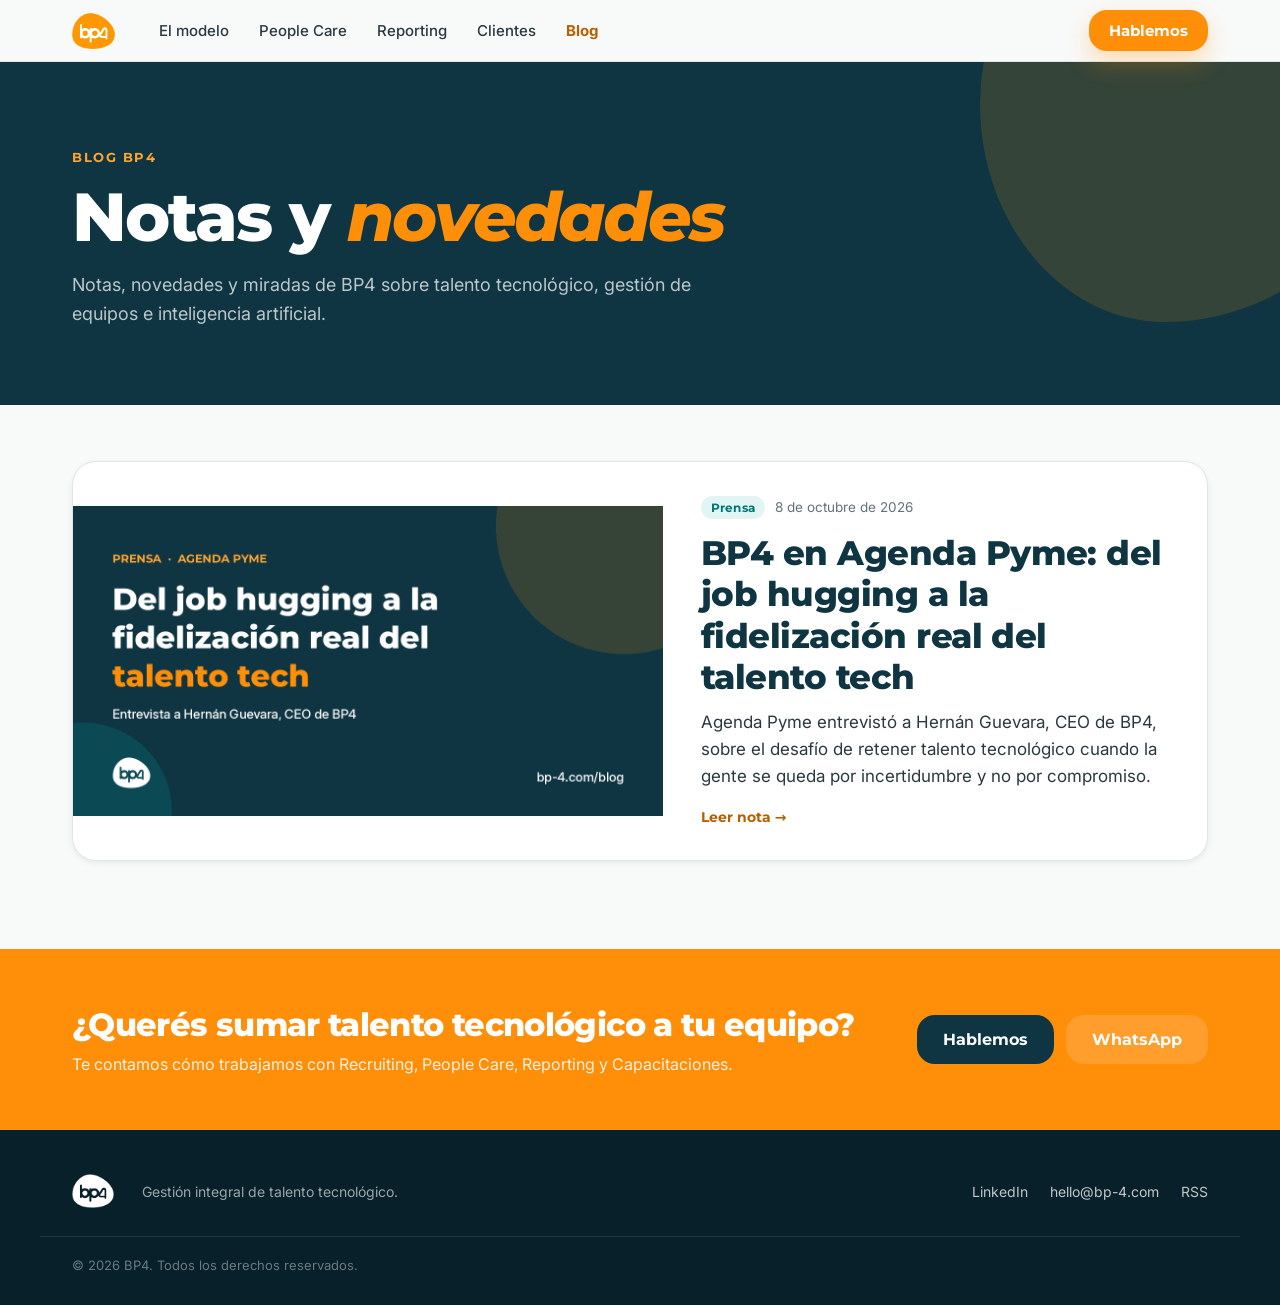
==== blog/index.html @ 399f4e30 "Add files via upload" ====
<!DOCTYPE html>
<html lang="es-419">
<head>
<meta charset="utf-8" />
<meta name="viewport" content="width=device-width, initial-scale=1" />
<title>Blog — BP4</title>
<meta name="description" content="Notas, novedades y miradas de BP4 sobre talento tecnológico, gestión de equipos e inteligencia artificial." />
<link rel="canonical" href="https://bp-4.com/blog/" />
<meta property="og:title" content="Blog — BP4" />
<meta property="og:description" content="Notas, novedades y miradas de BP4 sobre talento tecnológico, gestión de equipos e inteligencia artificial." />
<meta property="og:url" content="https://bp-4.com/blog/" />
<meta property="og:type" content="website" />
<meta property="og:site_name" content="BP4" />
<meta property="og:locale" content="es_419" />
<meta property="og:image" content="https://bp-4.com/assets/photos/hero-team.png" />
<meta name="twitter:card" content="summary_large_image" />
<meta name="twitter:title" content="Blog — BP4" />
<meta name="twitter:description" content="Notas, novedades y miradas de BP4 sobre talento tecnológico, gestión de equipos e inteligencia artificial." />
<meta name="twitter:image" content="https://bp-4.com/assets/photos/hero-team.png" />
<link rel="alternate" type="application/rss+xml" title="Blog BP4" href="https://bp-4.com/blog/feed.xml" />
<link rel="icon" href="/assets/logos/bp4-logo-orange.png" />
<link rel="stylesheet" href="/_ds/bp4-design-system-74aeafca-6a8d-44c7-afc9-dea3e27f2c16/styles.css" />
<link rel="stylesheet" href="/blog/blog.css" />
</head>
<body>
<header class="b-header">
  <div class="b-wrap b-header-row">
    <a href="/" class="b-logo" aria-label="BP4 — inicio"><img src="/assets/logos/bp4-logo-orange.png" alt="bp4" width="43" height="36" /></a>
    <nav class="b-nav"><a href="/#modelo">El modelo</a><a href="/#people-care">People Care</a><a href="/#reporting">Reporting</a><a href="/#clientes">Clientes</a><a href="/blog/" aria-current="page">Blog</a></nav>
    <a class="b-btn" href="/#contacto">Hablemos</a>
  </div>
</header>
<main>
<section class="b-hero">
  <div class="b-wrap">
    <span class="b-eyebrow">Blog BP4</span>
    <h1>Notas y <em>novedades</em></h1>
    <p>Notas, novedades y miradas de BP4 sobre talento tecnológico, gestión de equipos e inteligencia artificial.</p>
  </div>
</section>
<section class="b-wrap b-list">
<div class="b-grid"><a class="b-card b-card-big has-img" href="/blog/bp4-en-agenda-pyme-job-hugging/">
  <div class="b-card-img"><img src="/blog/img/agenda-pyme-job-hugging.png" alt="" loading="lazy" /></div><div class="b-card-body">
    <div class="b-meta"><span class="b-tag">Prensa</span><time datetime="2026-10-08">8 de octubre de 2026</time></div>
    <h2>BP4 en Agenda Pyme: del job hugging a la fidelización real del talento tech</h2>
    <p>Agenda Pyme entrevistó a Hernán Guevara, CEO de BP4, sobre el desafío de retener talento tecnológico cuando la gente se queda por incertidumbre y no por compromiso.</p>
    <span class="b-more">Leer nota →</span>
  </div>
</a>
</div>
</section>
</main>
<section class="b-cta">
  <div class="b-wrap b-cta-row">
    <div>
      <h2>¿Querés sumar talento tecnológico a tu equipo?</h2>
      <p>Te contamos cómo trabajamos con Recruiting, People Care, Reporting y Capacitaciones.</p>
    </div>
    <div class="b-cta-actions">
      <a class="b-btn b-btn-lg" href="/#contacto">Hablemos</a>
      <a class="b-btn b-btn-ghost b-btn-lg" href="https://wa.me/5491164812711?text=Hola,%20quisiera%20saber%20m%C3%A1s%20sobre%20ustedes" target="_blank" rel="noopener">WhatsApp</a>
    </div>
  </div>
</section>
<footer class="b-footer">
  <div class="b-wrap b-footer-row">
    <a href="/"><img src="/assets/logos/bp4-logo-white.png" alt="bp4" width="43" height="35" /></a>
    <p>Gestión integral de talento tecnológico.</p>
    <div class="b-footer-links">
      <a href="https://www.linkedin.com/company/bp4/" target="_blank" rel="noopener">LinkedIn</a>
      <a href="mailto:hello@bp-4.com">hello@bp-4.com</a>
      <a href="/blog/feed.xml">RSS</a>
    </div>
  </div>
  <div class="b-wrap b-legal">© 2026 BP4. Todos los derechos reservados.</div>
</footer>
</body>
</html>
---- _ds/bp4-design-system-74aeafca-6a8d-44c7-afc9-dea3e27f2c16/styles.css ----
/* ===========================================================================
   BP4 Design System — global entry point.
   Consumers link this one file. Keep it as @import lines only.
   =========================================================================== */

@import "./tokens/fonts.css";
@import "./tokens/colors.css";
@import "./tokens/typography.css";
@import "./tokens/spacing.css";
---- blog/blog.css ----
/* BP4 — Blog. Usa los tokens del design system (_ds/.../styles.css). */
* { box-sizing: border-box; }
html { -webkit-text-size-adjust: 100%; }
body { margin: 0; background: var(--surface-page); color: var(--text-body); font-family: var(--font-body); -webkit-font-smoothing: antialiased; }
::selection { background: var(--bp-orange-200); color: var(--bp-musgo); }
a { color: inherit; }
img { max-width: 100%; height: auto; }

.b-wrap { max-width: 1200px; margin: 0 auto; padding: 0 32px; width: 100%; }

/* ---------- Header ---------- */
.b-header { position: sticky; top: 0; z-index: 40; background: rgba(248,250,250,0.86); backdrop-filter: blur(14px); -webkit-backdrop-filter: blur(14px); border-bottom: 1px solid var(--border-subtle); }
.b-header-row { display: flex; align-items: center; gap: 24px; padding-top: 10px; padding-bottom: 10px; }
.b-logo { display: flex; flex: none; }
.b-logo img { height: 36px; width: auto; display: block; }
.b-nav { display: flex; gap: 2px; margin-left: 6px; }
.b-nav a { text-decoration: none; padding: 9px 14px; font-size: 15px; font-weight: 500; color: var(--text-body); border-radius: var(--radius-sm); white-space: nowrap; }
.b-nav a:hover { color: var(--text-strong); background: var(--bp-neutral-100); }
.b-nav a[aria-current="page"] { color: var(--color-brand-active); font-weight: 700; }

.b-btn { margin-left: auto; display: inline-flex; align-items: center; justify-content: center; padding: 11px 20px; border-radius: var(--radius-lg); background: var(--color-brand); color: #fff; font-family: var(--font-display); font-weight: 700; font-size: 15px; text-decoration: none; box-shadow: var(--shadow-brand); white-space: nowrap; transition: filter .2s, transform .15s; }
.b-btn:hover { filter: brightness(0.96); }
.b-btn:active { transform: scale(0.96); }
.b-btn-lg { padding: 15px 26px; font-size: 16px; margin-left: 0; }
.b-btn-ghost { background: rgba(255,255,255,0.14); box-shadow: none; }

/* ---------- Index hero ---------- */
.b-hero { background: var(--surface-inverse); color: #fff; padding: 84px 0 76px; position: relative; overflow: hidden; }
.b-hero::after { content: ""; position: absolute; width: 420px; height: 420px; right: -120px; top: -160px; background: rgba(255,142,9,0.16); border-radius: var(--radius-blob); }
.b-hero .b-wrap { position: relative; z-index: 1; }
.b-eyebrow { font-family: var(--font-display); font-weight: 700; font-size: 12.5px; letter-spacing: 0.12em; text-transform: uppercase; color: var(--bp-orange-400); }
.b-hero h1 { font-family: var(--font-display); font-weight: 800; letter-spacing: -0.03em; font-size: clamp(40px, 6vw, 68px); line-height: 1.02; margin: 16px 0 0; }
.b-hero h1 em { color: var(--color-brand); }
.b-hero p { font-size: 18px; line-height: 1.6; color: rgba(255,255,255,0.72); max-width: 620px; margin: 20px 0 0; }

/* ---------- Cards ---------- */
.b-list { padding-top: 56px; padding-bottom: 88px; }
.b-grid { display: grid; grid-template-columns: repeat(3, 1fr); gap: 24px; }
.b-card { display: flex; flex-direction: column; text-decoration: none; background: var(--surface-card); border: 1px solid var(--border-subtle); border-radius: var(--radius-xl); overflow: hidden; box-shadow: var(--shadow-sm); transition: transform .25s var(--ease-out, ease), box-shadow .25s; }
.b-card:hover { transform: translateY(-4px); box-shadow: var(--shadow-lg); }
.b-card-img { aspect-ratio: 1200 / 630; background: var(--bp-neutral-100); overflow: hidden; }
.b-card-img img { width: 100%; height: 100%; object-fit: cover; display: block; }
.b-card-body { padding: 24px 26px 26px; display: flex; flex-direction: column; flex: 1; }
.b-card h2 { font-family: var(--font-display); font-weight: 800; font-size: 21px; line-height: 1.22; letter-spacing: -0.015em; color: var(--text-strong); margin: 14px 0 0; }
.b-card p { font-size: 15px; line-height: 1.6; color: var(--text-body); margin: 10px 0 0; }
.b-more { margin-top: auto; padding-top: 18px; font-family: var(--font-display); font-weight: 700; font-size: 14px; color: var(--color-brand-active); }
.b-card-big { grid-column: 1 / -1; }
.b-card-big.has-img { flex-direction: row; }
.b-card-big.has-img .b-card-img { flex: 0 0 52%; aspect-ratio: 1200 / 630; align-self: center; background: transparent; }
.b-card-big.has-img { align-items: center; }
.b-card-big .b-card-body { padding: 34px 38px; justify-content: center; }
.b-card-big h2 { font-size: clamp(26px, 3vw, 34px); }
.b-card-big p { font-size: 17px; max-width: 640px; }

.b-meta { display: flex; flex-wrap: wrap; align-items: center; gap: 10px; font-size: 13.5px; color: var(--text-muted); }
.b-tag { display: inline-flex; padding: 4px 10px; border-radius: var(--radius-pill); background: var(--bp-teal-50); color: var(--bp-teal-700); font-family: var(--font-display); font-weight: 700; font-size: 12px; letter-spacing: 0.02em; }
.b-empty { font-size: 18px; color: var(--text-muted); padding: 40px 0; }

/* ---------- Article ---------- */
.b-draft { background: var(--bp-warning-soft); color: #7a5300; text-align: center; font-family: var(--font-display); font-weight: 700; font-size: 13px; letter-spacing: 0.06em; padding: 10px; }
.b-article { padding: 56px 0 24px; }
.b-article-head, .b-prose, .b-share { max-width: 740px; margin: 0 auto; padding: 0 24px; }
.b-back { display: inline-block; text-decoration: none; font-family: var(--font-display); font-weight: 700; font-size: 14px; color: var(--text-muted); margin-bottom: 22px; }
.b-back:hover { color: var(--color-brand-active); }
.b-article h1 { font-family: var(--font-display); font-weight: 800; letter-spacing: -0.03em; font-size: clamp(32px, 4.6vw, 50px); line-height: 1.06; color: var(--text-strong); margin: 18px 0 0; }
.b-lead { font-size: 20px; line-height: 1.55; color: var(--text-body); margin: 20px 0 0; }
.b-byline { margin-top: 18px; font-size: 14px; font-weight: 600; color: var(--text-muted); padding-bottom: 28px; border-bottom: 1px solid var(--border-subtle); }
.b-cover { max-width: 1000px; margin: 36px auto 0; padding: 0 24px; }
.b-cover img { display: block; width: 100%; border-radius: var(--radius-xl); box-shadow: var(--shadow-md); }

.b-prose { font-size: 18px; line-height: 1.75; color: var(--text-body); padding-top: 12px; }
.b-prose > * { margin: 1.15em 0 0; }
.b-prose h2 { font-family: var(--font-display); font-weight: 800; font-size: 28px; line-height: 1.2; letter-spacing: -0.02em; color: var(--text-strong); margin-top: 1.9em; }
.b-prose h3 { font-family: var(--font-display); font-weight: 700; font-size: 22px; line-height: 1.3; color: var(--text-strong); margin-top: 1.6em; }
.b-prose a { color: var(--color-brand-active); text-decoration-thickness: 1.5px; text-underline-offset: 3px; }
.b-prose strong { color: var(--text-strong); }
.b-prose ul, .b-prose ol { padding-left: 1.3em; }
.b-prose li { margin-top: 0.45em; }
.b-prose li::marker { color: var(--color-brand); }
.b-prose blockquote { margin-left: 0; margin-right: 0; padding: 6px 0 6px 24px; border-left: 4px solid var(--color-brand); font-family: var(--font-display); font-size: 22px; line-height: 1.45; font-weight: 600; color: var(--text-strong); }
.b-prose blockquote p { margin: 0; }
.b-prose img { display: block; border-radius: var(--radius-lg); margin: 1.6em auto; }
.b-prose hr { border: none; border-top: 1px solid var(--border-subtle); margin: 2.4em 0; }
.b-prose table { width: 100%; border-collapse: collapse; font-size: 16px; }
.b-prose th, .b-prose td { text-align: left; padding: 10px 12px; border-bottom: 1px solid var(--border-subtle); }
.b-prose th { font-family: var(--font-display); color: var(--text-strong); }
.b-prose code { font-size: 0.9em; background: var(--bp-neutral-100); padding: 2px 6px; border-radius: 6px; }

.b-share { display: flex; flex-wrap: wrap; gap: 10px; align-items: center; margin-top: 44px; padding-top: 24px; border-top: 1px solid var(--border-subtle); font-size: 14px; color: var(--text-muted); font-weight: 600; }
.b-share a { text-decoration: none; padding: 8px 14px; border-radius: var(--radius-pill); background: var(--surface-card); border: 1px solid var(--border-subtle); color: var(--text-strong); font-weight: 600; }
.b-share a:hover { border-color: var(--color-brand); }

.b-related { padding-top: 48px; padding-bottom: 88px; }
.b-related > h2 { font-family: var(--font-display); font-weight: 800; font-size: 26px; color: var(--text-strong); margin: 0 0 24px; }

/* ---------- CTA + footer ---------- */
.b-cta { background: var(--color-brand); color: #fff; padding: 56px 0; }
.b-cta-row { display: flex; align-items: center; justify-content: space-between; gap: 32px; flex-wrap: wrap; }
.b-cta h2 { font-family: var(--font-display); font-weight: 800; font-size: clamp(24px, 3vw, 32px); letter-spacing: -0.02em; margin: 0; }
.b-cta p { margin: 10px 0 0; font-size: 16px; color: rgba(255,255,255,0.88); }
.b-cta-actions { display: flex; gap: 12px; flex-wrap: wrap; }
.b-cta .b-btn:not(.b-btn-ghost) { background: var(--bp-musgo); box-shadow: none; }

.b-footer { background: var(--bp-musgo-900); color: rgba(255,255,255,0.6); padding: 44px 0 32px; font-size: 14px; }
.b-footer-row { display: flex; align-items: center; gap: 28px; flex-wrap: wrap; }
.b-footer-row img { height: 34px; width: auto; display: block; }
.b-footer-row p { margin: 0; }
.b-footer-links { margin-left: auto; display: flex; gap: 22px; flex-wrap: wrap; }
.b-footer-links a { color: rgba(255,255,255,0.75); text-decoration: none; }
.b-footer-links a:hover { color: #fff; }
.b-legal { margin-top: 28px; padding-top: 20px; border-top: 1px solid rgba(255,255,255,0.1); font-size: 13px; color: rgba(255,255,255,0.4); }

/* ---------- Responsive ---------- */
@media (max-width: 960px) {
  .b-grid { grid-template-columns: 1fr 1fr; }
  .b-card-big.has-img { flex-direction: column; }
  .b-card-big.has-img .b-card-img { flex: none; aspect-ratio: 1200 / 630; min-height: 0; }
}
@media (max-width: 900px) {
  .b-nav a:not([aria-current]) { display: none; }
  .b-nav { margin-left: auto; }
  .b-header .b-btn { margin-left: 0; }
}
@media (max-width: 640px) {
  .b-wrap { padding: 0 20px; }
  .b-grid { grid-template-columns: 1fr; }
  .b-hero { padding: 56px 0 52px; }
  .b-card-big .b-card-body { padding: 24px 26px 26px; }
  .b-article { padding-top: 36px; }
  .b-article-head, .b-prose, .b-share, .b-cover { padding: 0 20px; }
  .b-prose { font-size: 17px; }
  .b-lead { font-size: 18px; }
  .b-nav { display: none; }
  .b-header .b-btn { margin-left: auto; padding: 10px 16px; font-size: 14px; }
  .b-footer-links { margin-left: 0; }
}
@media (prefers-reduced-motion: reduce) { * { transition: none !important; } }
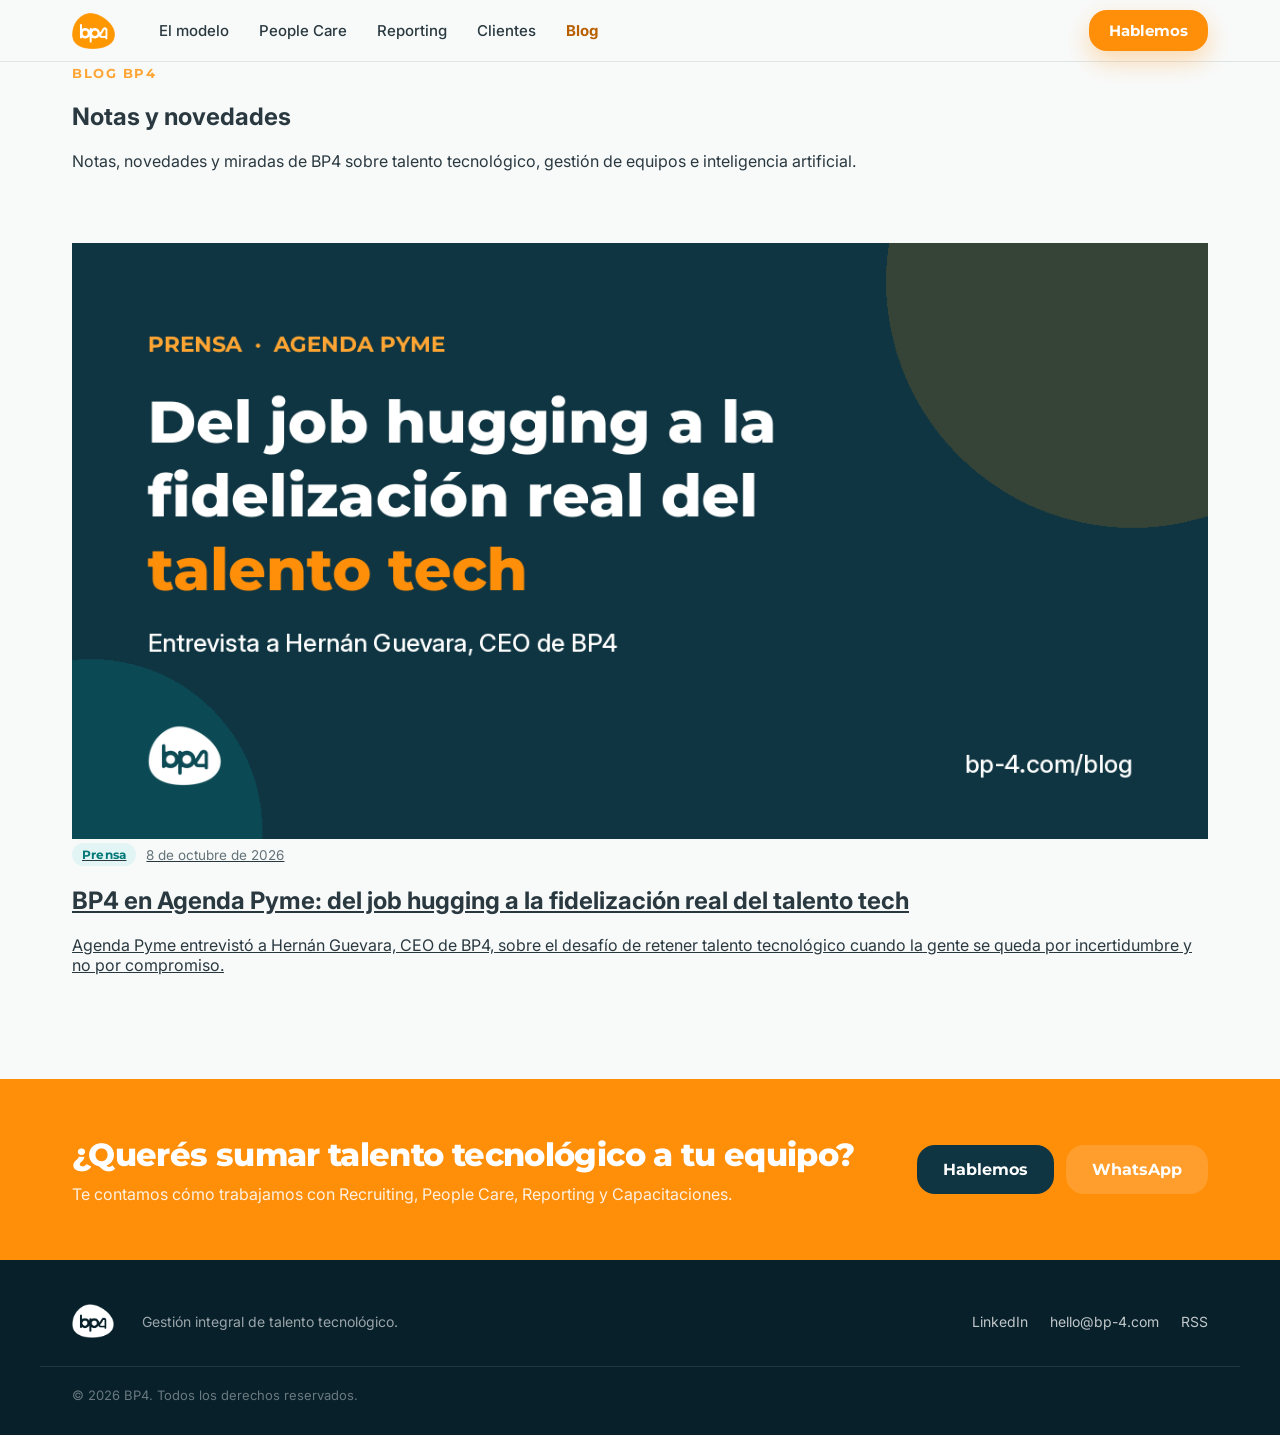
==== commit 6a3ce23a: "Add files via upload" ====
--- a/blog/index.html
+++ b/blog/index.html
@@ -31,23 +31,19 @@
   </div>
 </header>
 <main>
-<section class="b-hero">
-  <div class="b-wrap">
-    <span class="b-eyebrow">Blog BP4</span>
-    <h1>Notas y <em>novedades</em></h1>
-    <p>Notas, novedades y miradas de BP4 sobre talento tecnológico, gestión de equipos e inteligencia artificial.</p>
-  </div>
+<section class="b-wrap b-intro">
+  <span class="b-eyebrow">Blog BP4</span>
+  <h1>Notas y novedades</h1>
+  <p>Notas, novedades y miradas de BP4 sobre talento tecnológico, gestión de equipos e inteligencia artificial.</p>
 </section>
 <section class="b-wrap b-list">
-<div class="b-grid"><a class="b-card b-card-big has-img" href="/blog/bp4-en-agenda-pyme-job-hugging/">
-  <div class="b-card-img"><img src="/blog/img/agenda-pyme-job-hugging.png" alt="" loading="lazy" /></div><div class="b-card-body">
+<div class="b-rows"><a class="b-row" href="/blog/bp4-en-agenda-pyme-job-hugging/">
+  <div class="b-row-img"><img src="/blog/img/agenda-pyme-job-hugging.png" alt="" loading="lazy" /></div><div class="b-row-body">
     <div class="b-meta"><span class="b-tag">Prensa</span><time datetime="2026-10-08">8 de octubre de 2026</time></div>
     <h2>BP4 en Agenda Pyme: del job hugging a la fidelización real del talento tech</h2>
     <p>Agenda Pyme entrevistó a Hernán Guevara, CEO de BP4, sobre el desafío de retener talento tecnológico cuando la gente se queda por incertidumbre y no por compromiso.</p>
-    <span class="b-more">Leer nota →</span>
   </div>
-</a>
-</div>
+</a></div>
 </section>
 </main>
 <section class="b-cta">
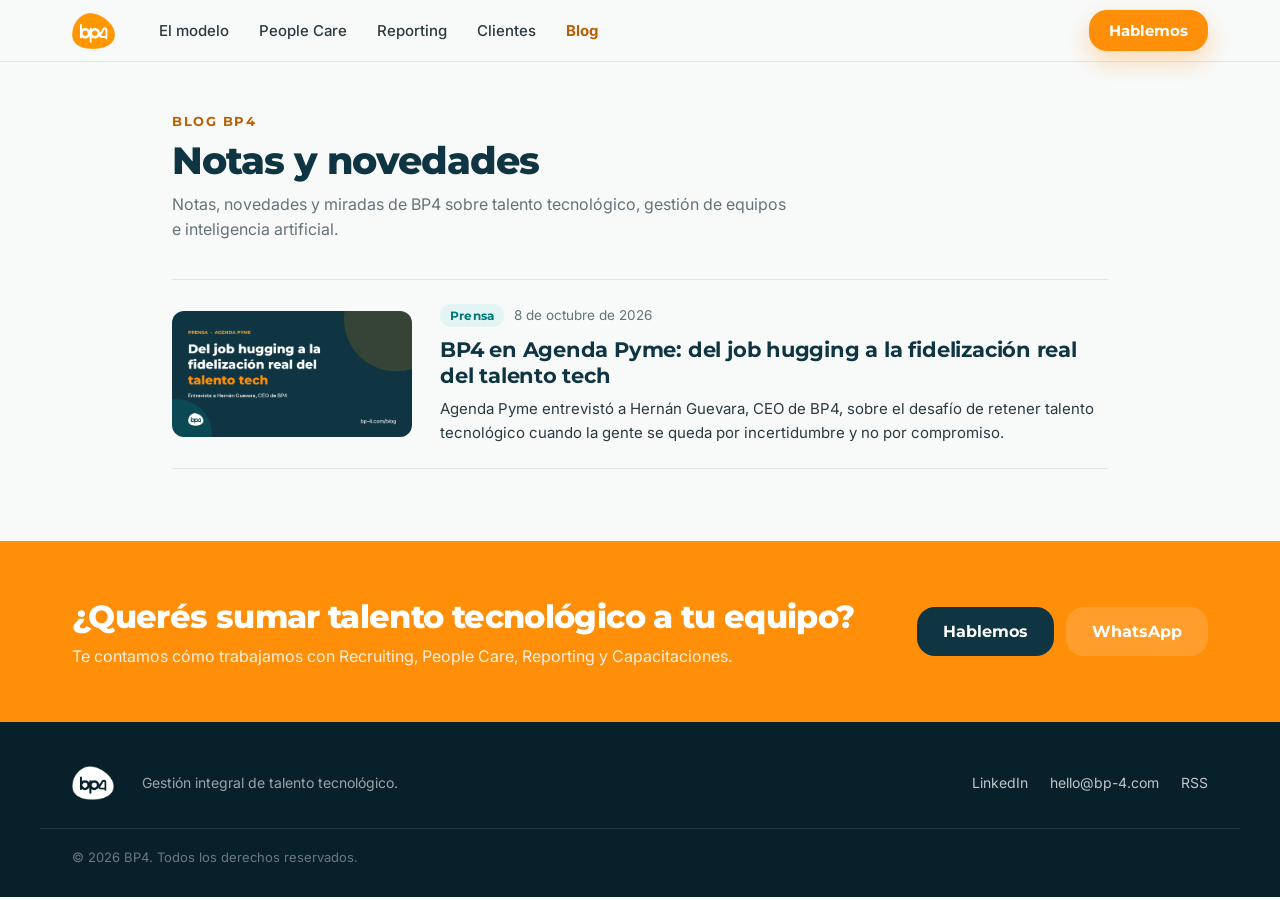
==== commit 50fe63b1: "Add files via upload" ====
--- a/blog/index.html
+++ b/blog/index.html
@@ -18,7 +18,9 @@
 <meta name="twitter:description" content="Notas, novedades y miradas de BP4 sobre talento tecnológico, gestión de equipos e inteligencia artificial." />
 <meta name="twitter:image" content="https://bp-4.com/assets/photos/hero-team.png" />
 <link rel="alternate" type="application/rss+xml" title="Blog BP4" href="https://bp-4.com/blog/feed.xml" />
-<link rel="icon" href="/assets/logos/bp4-logo-orange.png" />
+<link rel="icon" href="/favicon.ico" sizes="any" />
+<link rel="icon" type="image/png" sizes="32x32" href="/favicon-32.png" />
+<link rel="apple-touch-icon" href="/apple-touch-icon.png" />
 <link rel="stylesheet" href="/_ds/bp4-design-system-74aeafca-6a8d-44c7-afc9-dea3e27f2c16/styles.css" />
 <link rel="stylesheet" href="/blog/blog.css" />
 </head>
--- a/blog/blog.css
+++ b/blog/blog.css
@@ -110,6 +110,23 @@
 .b-footer-links a:hover { color: #fff; }
 .b-legal { margin-top: 28px; padding-top: 20px; border-top: 1px solid rgba(255,255,255,0.1); font-size: 13px; color: rgba(255,255,255,0.4); }
 
+/* ---------- Index: intro compacta + lista en filas ---------- */
+.b-intro { max-width: 1000px; padding-top: 48px; padding-bottom: 8px; }
+.b-intro .b-eyebrow { color: var(--color-brand-active); }
+.b-intro h1 { font-family: var(--font-display); font-weight: 800; letter-spacing: -0.025em; font-size: clamp(28px, 3.2vw, 38px); line-height: 1.1; color: var(--text-strong); margin: 10px 0 0; }
+.b-intro p { font-size: 16px; line-height: 1.6; color: var(--text-muted); max-width: 620px; margin: 10px 0 0; }
+.b-list { max-width: 1000px; padding-top: 28px; padding-bottom: 72px; }
+.b-rows { display: flex; flex-direction: column; border-top: 1px solid var(--border-subtle); }
+.b-row { display: grid; grid-template-columns: 240px 1fr; gap: 28px; align-items: center; padding: 24px 0; border-bottom: 1px solid var(--border-subtle); text-decoration: none; }
+.b-row-img { aspect-ratio: 1200 / 630; border-radius: var(--radius-md); overflow: hidden; background: var(--bp-neutral-100); }
+.b-row-img img { width: 100%; height: 100%; object-fit: cover; display: block; transition: transform .3s var(--ease-out, ease); }
+.b-row:hover .b-row-img img { transform: scale(1.03); }
+.b-row-noimg { display: flex; align-items: center; justify-content: center; background: var(--surface-inverse); }
+.b-row-noimg span { font-family: var(--font-display); font-weight: 800; font-size: 28px; color: var(--color-brand); }
+.b-row h2 { font-family: var(--font-display); font-weight: 700; font-size: 21px; line-height: 1.25; letter-spacing: -0.01em; color: var(--text-strong); margin: 10px 0 0; transition: color .2s; }
+.b-row:hover h2 { color: var(--color-brand-active); }
+.b-row p { font-size: 15px; line-height: 1.55; color: var(--text-body); margin: 8px 0 0; display: -webkit-box; -webkit-line-clamp: 2; -webkit-box-orient: vertical; overflow: hidden; }
+
 /* ---------- Responsive ---------- */
 @media (max-width: 960px) {
   .b-grid { grid-template-columns: 1fr 1fr; }
@@ -122,6 +139,12 @@
   .b-header .b-btn { margin-left: 0; }
 }
 @media (max-width: 640px) {
+  .b-row { grid-template-columns: 112px 1fr; gap: 16px; padding: 18px 0; align-items: start; }
+  .b-row h2 { font-size: 17px; margin-top: 8px; }
+  .b-row p { display: none; }
+  .b-wrap.b-intro { padding-top: 28px; }
+  .b-wrap.b-list { padding-top: 20px; padding-bottom: 48px; }
+  .b-wrap.b-related { padding-bottom: 56px; }
   .b-wrap { padding: 0 20px; }
   .b-grid { grid-template-columns: 1fr; }
   .b-hero { padding: 56px 0 52px; }
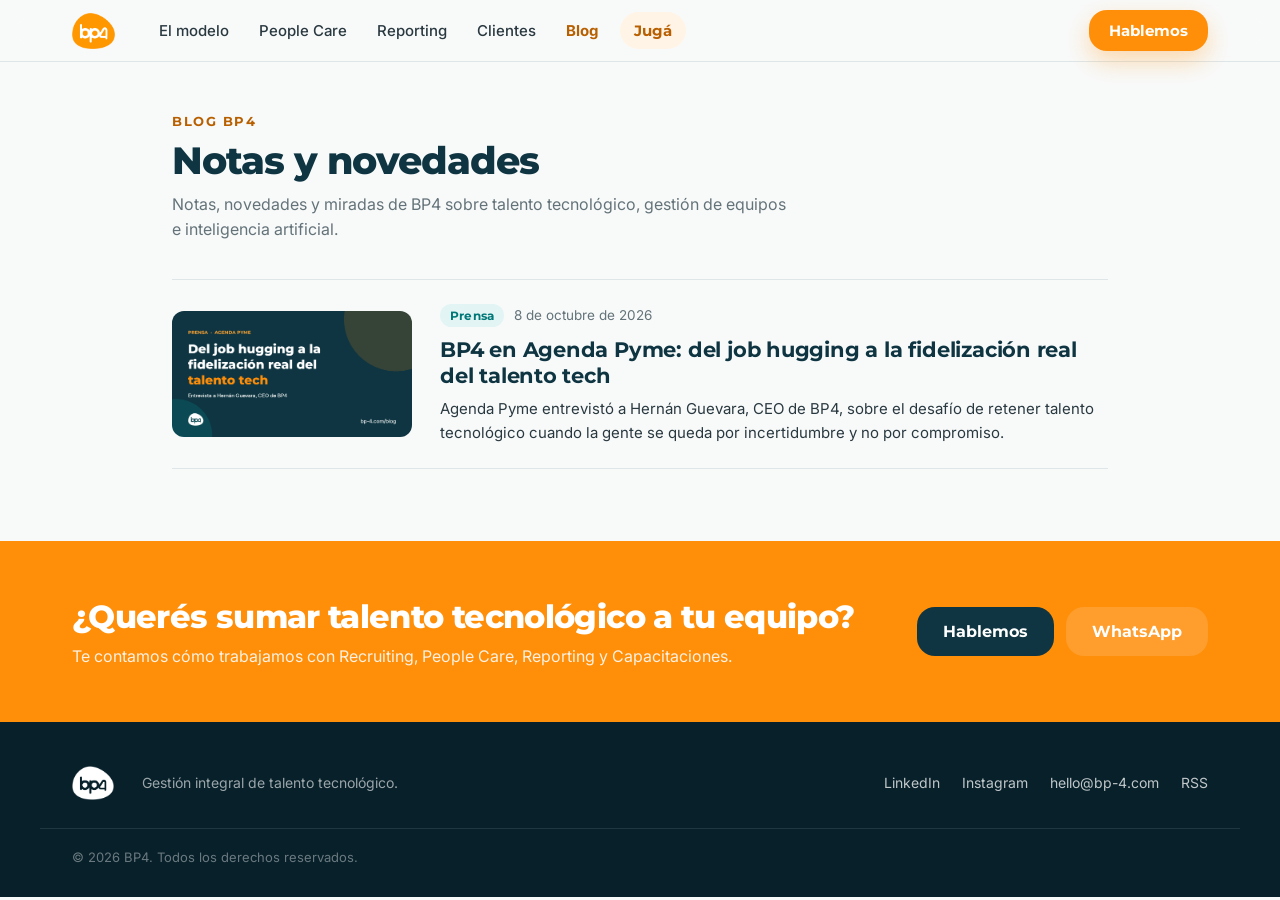
==== commit 89ae5966: "Add files via upload" ====
--- a/blog/index.html
+++ b/blog/index.html
@@ -28,7 +28,7 @@
 <header class="b-header">
   <div class="b-wrap b-header-row">
     <a href="/" class="b-logo" aria-label="BP4 — inicio"><img src="/assets/logos/bp4-logo-orange.png" alt="bp4" width="43" height="36" /></a>
-    <nav class="b-nav"><a href="/#modelo">El modelo</a><a href="/#people-care">People Care</a><a href="/#reporting">Reporting</a><a href="/#clientes">Clientes</a><a href="/blog/" aria-current="page">Blog</a></nav>
+    <nav class="b-nav"><a href="/#modelo">El modelo</a><a href="/#people-care">People Care</a><a href="/#reporting">Reporting</a><a href="/#clientes">Clientes</a><a href="/blog/" aria-current="page">Blog</a><a href="/juegos/que-no-se-vaya/">Jugá</a></nav>
     <a class="b-btn" href="/#contacto">Hablemos</a>
   </div>
 </header>
@@ -66,6 +66,7 @@
     <p>Gestión integral de talento tecnológico.</p>
     <div class="b-footer-links">
       <a href="https://www.linkedin.com/company/bp4/" target="_blank" rel="noopener">LinkedIn</a>
+      <a href="https://www.instagram.com/bp4.it/" target="_blank" rel="noopener">Instagram</a>
       <a href="mailto:hello@bp-4.com">hello@bp-4.com</a>
       <a href="/blog/feed.xml">RSS</a>
     </div>
--- a/blog/blog.css
+++ b/blog/blog.css
@@ -17,6 +17,7 @@
 .b-nav a { text-decoration: none; padding: 9px 14px; font-size: 15px; font-weight: 500; color: var(--text-body); border-radius: var(--radius-sm); white-space: nowrap; }
 .b-nav a:hover { color: var(--text-strong); background: var(--bp-neutral-100); }
 .b-nav a[aria-current="page"] { color: var(--color-brand-active); font-weight: 700; }
+.b-nav a[href^="/juegos/"] { background: var(--color-brand-subtle); color: var(--color-brand-active); font-family: var(--font-display); font-weight: 700; border-radius: var(--radius-pill); margin-left: 6px; } /* b-nav-game */
 
 .b-btn { margin-left: auto; display: inline-flex; align-items: center; justify-content: center; padding: 11px 20px; border-radius: var(--radius-lg); background: var(--color-brand); color: #fff; font-family: var(--font-display); font-weight: 700; font-size: 15px; text-decoration: none; box-shadow: var(--shadow-brand); white-space: nowrap; transition: filter .2s, transform .15s; }
 .b-btn:hover { filter: brightness(0.96); }
@@ -134,7 +135,7 @@
   .b-card-big.has-img .b-card-img { flex: none; aspect-ratio: 1200 / 630; min-height: 0; }
 }
 @media (max-width: 900px) {
-  .b-nav a:not([aria-current]) { display: none; }
+  .b-nav a:not([aria-current]):not([href^="/juegos/"]) { display: none; }
   .b-nav { margin-left: auto; }
   .b-header .b-btn { margin-left: 0; }
 }
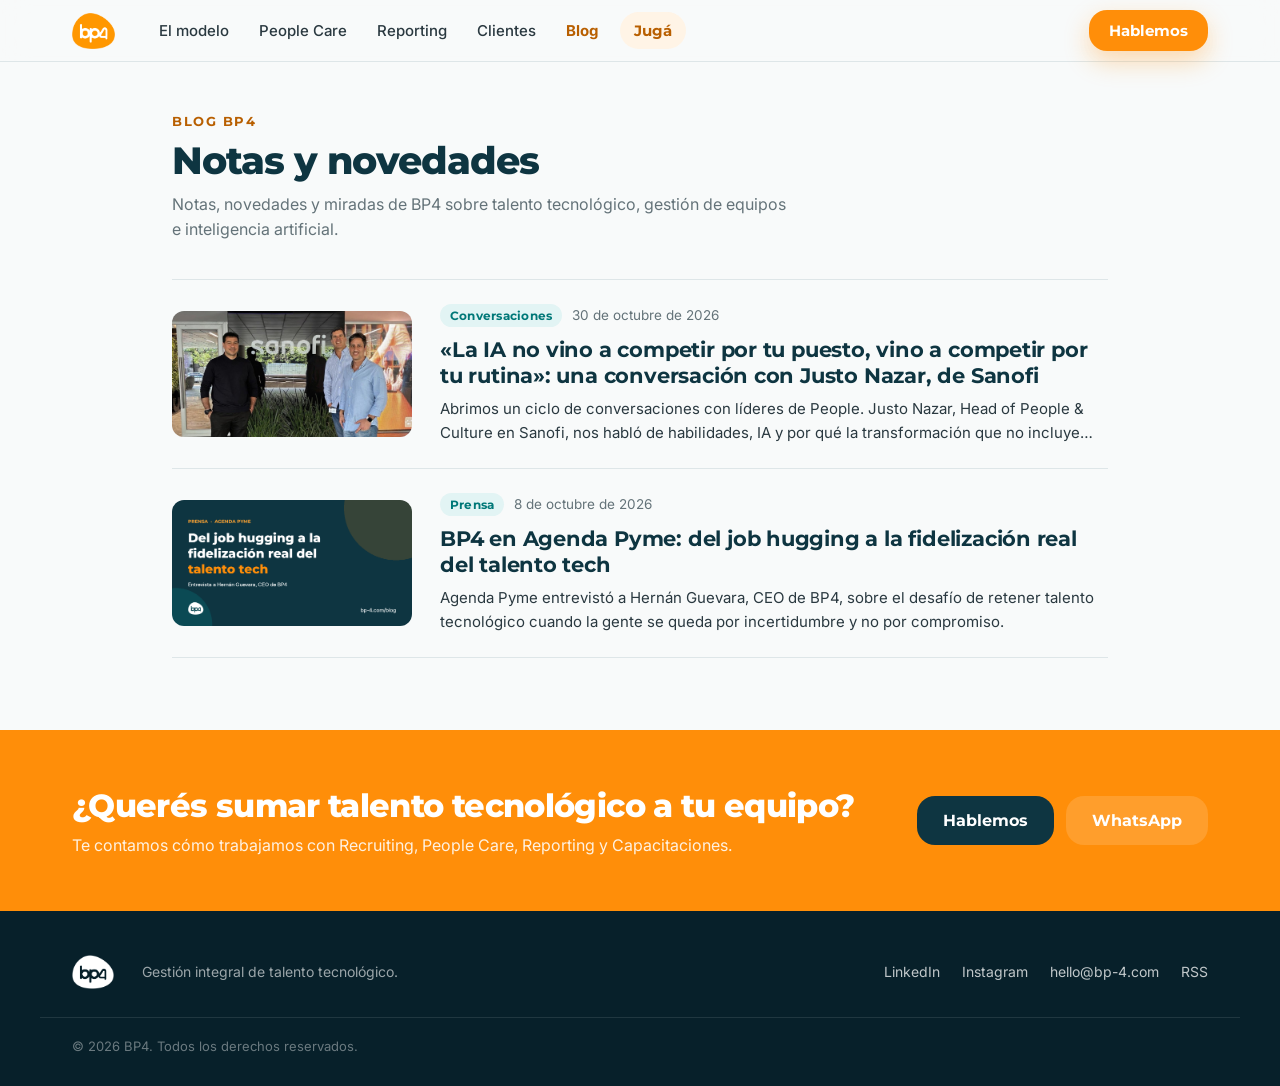
==== commit c7311d45: "Blog: conversación con Justo Nazar (Sanofi) Nueva nota en la categoría Conversaciones, con foto de p" ====
--- a/blog/index.html
+++ b/blog/index.html
@@ -28,7 +28,7 @@
 <header class="b-header">
   <div class="b-wrap b-header-row">
     <a href="/" class="b-logo" aria-label="BP4 — inicio"><img src="/assets/logos/bp4-logo-orange.png" alt="bp4" width="43" height="36" /></a>
-    <nav class="b-nav"><a href="/#modelo">El modelo</a><a href="/#people-care">People Care</a><a href="/#reporting">Reporting</a><a href="/#clientes">Clientes</a><a href="/blog/" aria-current="page">Blog</a><a href="/juegos/que-no-se-vaya/">Jugá</a></nav>
+    <nav class="b-nav"><a href="/#modelo">El modelo</a><a href="/#people-care">People Care</a><a href="/#reporting">Reporting</a><a href="/#clientes">Clientes</a><a href="/blog/" aria-current="page">Blog</a><a href="/juegos/">Jugá</a></nav>
     <a class="b-btn" href="/#contacto">Hablemos</a>
   </div>
 </header>
@@ -39,7 +39,14 @@
   <p>Notas, novedades y miradas de BP4 sobre talento tecnológico, gestión de equipos e inteligencia artificial.</p>
 </section>
 <section class="b-wrap b-list">
-<div class="b-rows"><a class="b-row" href="/blog/bp4-en-agenda-pyme-job-hugging/">
+<div class="b-rows"><a class="b-row" href="/blog/conversacion-justo-nazar-sanofi/">
+  <div class="b-row-img"><img src="/blog/img/justo-nazar-sanofi.jpg" alt="" loading="lazy" /></div><div class="b-row-body">
+    <div class="b-meta"><span class="b-tag">Conversaciones</span><time datetime="2026-10-30">30 de octubre de 2026</time></div>
+    <h2>«La IA no vino a competir por tu puesto, vino a competir por tu rutina»: una conversación con Justo Nazar, de Sanofi</h2>
+    <p>Abrimos un ciclo de conversaciones con líderes de People. Justo Nazar, Head of People &amp; Culture en Sanofi, nos habló de habilidades, IA y por qué la transformación que no incluye solo desplaza.</p>
+  </div>
+</a>
+<a class="b-row" href="/blog/bp4-en-agenda-pyme-job-hugging/">
   <div class="b-row-img"><img src="/blog/img/agenda-pyme-job-hugging.png" alt="" loading="lazy" /></div><div class="b-row-body">
     <div class="b-meta"><span class="b-tag">Prensa</span><time datetime="2026-10-08">8 de octubre de 2026</time></div>
     <h2>BP4 en Agenda Pyme: del job hugging a la fidelización real del talento tech</h2>
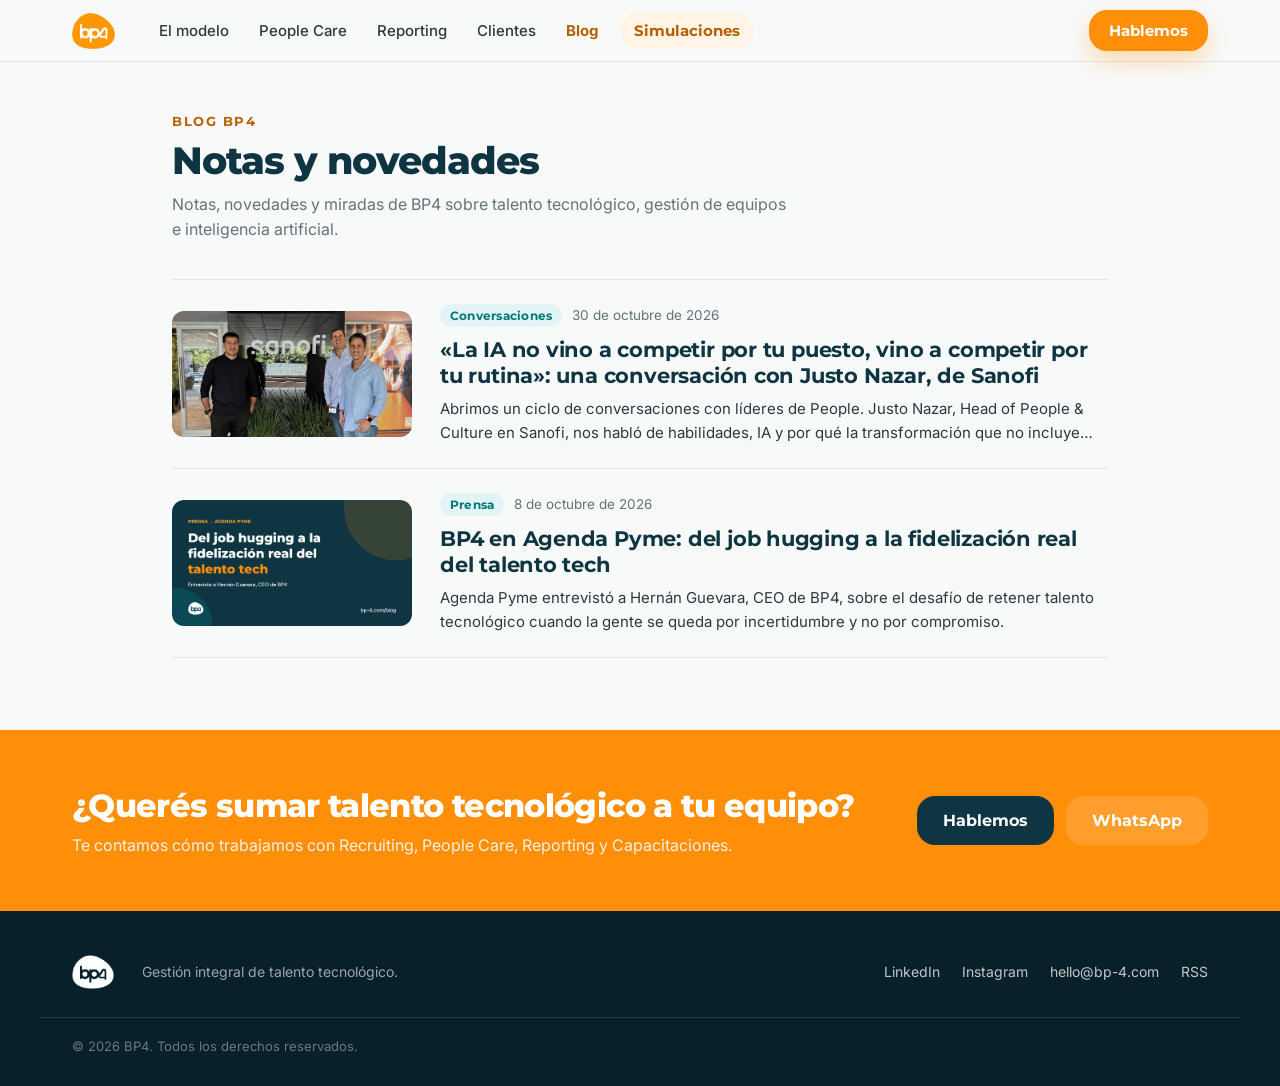
==== commit 52f13488: "Sección Simulaciones: nueva página y header - Header (home desktop/mobile y blog): «Jugá» pasa a «Si" ====
--- a/blog/index.html
+++ b/blog/index.html
@@ -28,7 +28,7 @@
 <header class="b-header">
   <div class="b-wrap b-header-row">
     <a href="/" class="b-logo" aria-label="BP4 — inicio"><img src="/assets/logos/bp4-logo-orange.png" alt="bp4" width="43" height="36" /></a>
-    <nav class="b-nav"><a href="/#modelo">El modelo</a><a href="/#people-care">People Care</a><a href="/#reporting">Reporting</a><a href="/#clientes">Clientes</a><a href="/blog/" aria-current="page">Blog</a><a href="/juegos/">Jugá</a></nav>
+    <nav class="b-nav"><a href="/#modelo">El modelo</a><a href="/#people-care">People Care</a><a href="/#reporting">Reporting</a><a href="/#clientes">Clientes</a><a href="/blog/" aria-current="page">Blog</a><a href="/juegos/">Simulaciones</a></nav>
     <a class="b-btn" href="/#contacto">Hablemos</a>
   </div>
 </header>
--- a/blog/blog.css
+++ b/blog/blog.css
@@ -128,6 +128,25 @@
 .b-row:hover h2 { color: var(--color-brand-active); }
 .b-row p { font-size: 15px; line-height: 1.55; color: var(--text-body); margin: 8px 0 0; display: -webkit-box; -webkit-line-clamp: 2; -webkit-box-orient: vertical; overflow: hidden; }
 
+/* ---------- Simulaciones (/juegos/) ---------- */
+.s-lista { max-width: 1000px; display: grid; grid-template-columns: 1fr 1fr; gap: 22px; padding-top: 24px; padding-bottom: 8px; }
+.s-card { display: flex; flex-direction: column; text-decoration: none; background: var(--surface-card); border: 1px solid var(--border-subtle); border-radius: var(--radius-xl); overflow: hidden; box-shadow: var(--shadow-sm); transition: transform .25s var(--ease-out, ease), box-shadow .25s, border-color .2s; }
+.s-card:hover { transform: translateY(-4px); box-shadow: var(--shadow-lg); border-color: var(--border-default); }
+.s-img { aspect-ratio: 16 / 9; background: var(--bp-musgo); overflow: hidden; }
+/* imágenes propias de esta página (juegos/img/), solo la pantalla de cada simulación */
+.s-img img { width: 100%; height: 100%; object-fit: cover; display: block; }
+.s-body { display: flex; flex-direction: column; gap: 10px; padding: 22px 24px 22px; flex: 1; }
+.s-card h2 { font-family: var(--font-display); font-weight: 800; font-size: 23px; line-height: 1.2; letter-spacing: -0.015em; color: var(--text-strong); margin: 0; }
+.s-card p { font-size: 15.5px; line-height: 1.55; color: var(--text-body); margin: 0; }
+.s-chip { align-self: flex-start; font-family: var(--font-display); font-weight: 700; font-size: 12.5px; color: #fff; background: var(--bp-musgo); padding: 6px 12px; border-radius: var(--radius-pill); }
+.s-pie { display: flex; align-items: center; justify-content: space-between; gap: 12px; margin-top: auto; padding-top: 8px; }
+.s-dura { font-size: 13.5px; color: var(--text-muted); }
+.s-ver { font-family: var(--font-display); font-weight: 700; font-size: 15px; color: var(--color-brand-active); }
+.s-card:hover .s-ver { text-decoration: underline; text-underline-offset: 3px; }
+.s-ancla { max-width: 1000px; padding-top: 28px; padding-bottom: 64px; }
+.s-ancla p { margin: 0; padding: 20px 24px; border-left: 4px solid var(--color-brand); background: var(--surface-card); border-radius: 0 var(--radius-lg) var(--radius-lg) 0; font-size: 16px; line-height: 1.6; color: var(--text-body); }
+.s-ancla b { color: var(--text-strong); }
+
 /* ---------- Responsive ---------- */
 @media (max-width: 960px) {
   .b-grid { grid-template-columns: 1fr 1fr; }
@@ -140,6 +159,9 @@
   .b-header .b-btn { margin-left: 0; }
 }
 @media (max-width: 640px) {
+  .s-lista { grid-template-columns: 1fr; }
+  .b-wrap.s-lista { padding-top: 16px; padding-bottom: 4px; }
+  .b-wrap.s-ancla { padding-top: 24px; padding-bottom: 44px; }
   .b-row { grid-template-columns: 112px 1fr; gap: 16px; padding: 18px 0; align-items: start; }
   .b-row h2 { font-size: 17px; margin-top: 8px; }
   .b-row p { display: none; }
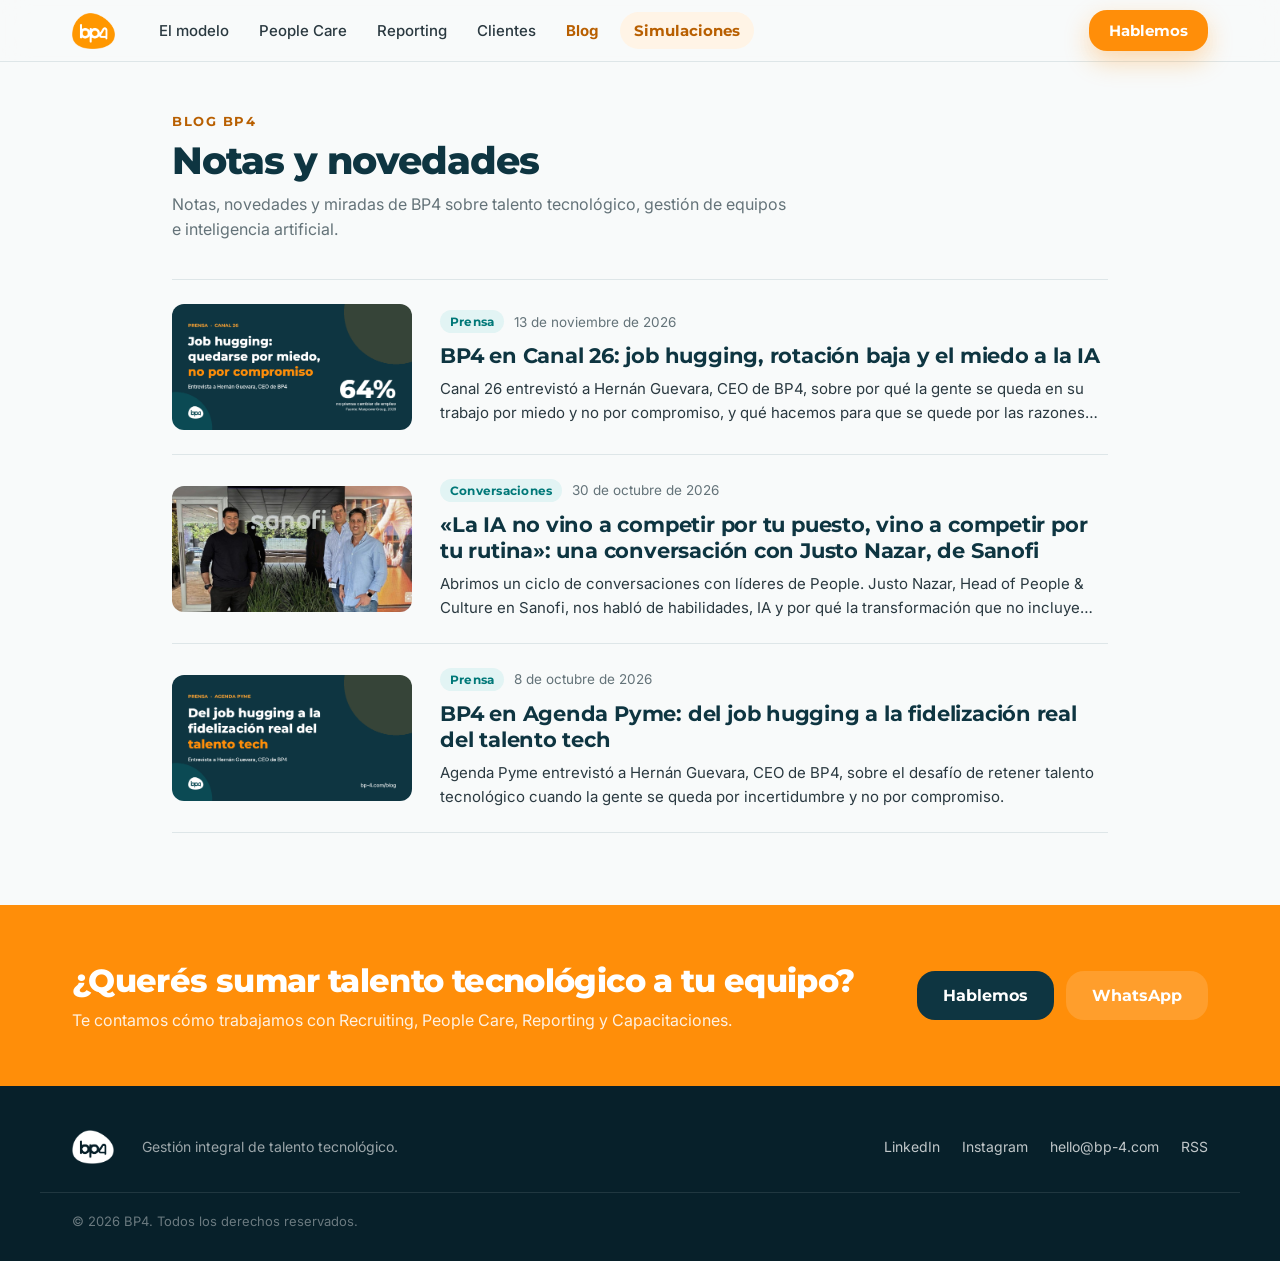
==== commit 63bf3306: "Blog: BP4 en Canal 26 (job hugging y rotación) Nota de prensa con imagen propia para compartir. Se r" ====
--- a/blog/index.html
+++ b/blog/index.html
@@ -39,7 +39,14 @@
   <p>Notas, novedades y miradas de BP4 sobre talento tecnológico, gestión de equipos e inteligencia artificial.</p>
 </section>
 <section class="b-wrap b-list">
-<div class="b-rows"><a class="b-row" href="/blog/conversacion-justo-nazar-sanofi/">
+<div class="b-rows"><a class="b-row" href="/blog/bp4-en-canal-26-job-hugging-rotacion/">
+  <div class="b-row-img"><img src="/blog/img/canal26-job-hugging.png" alt="" loading="lazy" /></div><div class="b-row-body">
+    <div class="b-meta"><span class="b-tag">Prensa</span><time datetime="2026-11-13">13 de noviembre de 2026</time></div>
+    <h2>BP4 en Canal 26: job hugging, rotación baja y el miedo a la IA</h2>
+    <p>Canal 26 entrevistó a Hernán Guevara, CEO de BP4, sobre por qué la gente se queda en su trabajo por miedo y no por compromiso, y qué hacemos para que se quede por las razones correctas.</p>
+  </div>
+</a>
+<a class="b-row" href="/blog/conversacion-justo-nazar-sanofi/">
   <div class="b-row-img"><img src="/blog/img/justo-nazar-sanofi.jpg" alt="" loading="lazy" /></div><div class="b-row-body">
     <div class="b-meta"><span class="b-tag">Conversaciones</span><time datetime="2026-10-30">30 de octubre de 2026</time></div>
     <h2>«La IA no vino a competir por tu puesto, vino a competir por tu rutina»: una conversación con Justo Nazar, de Sanofi</h2>
